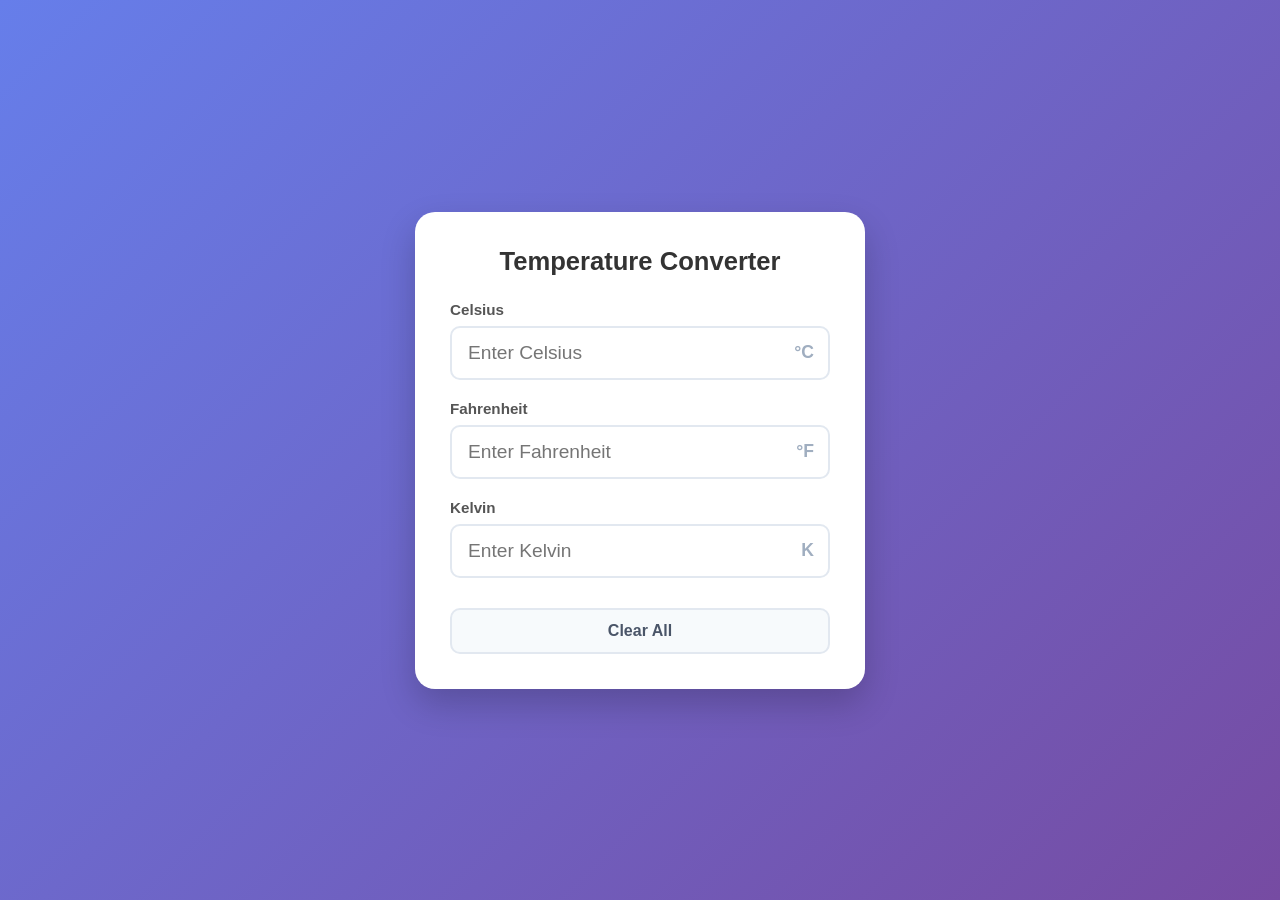
==== index.html @ 4f6079f2 "Add files via upload" ====
<!DOCTYPE html>
<html lang="en">

<head>
    <meta charset="UTF-8">
    <meta name="viewport" content="width=device-width, initial-scale=1.0">
    <title>Three-Way Temperature Converter</title>
    <link rel="stylesheet" href="style.css">
</head>

<body>

    <div class="converter-card">
        <h2>Temperature Converter</h2>

        <!-- Celsius Input -->
        <div class="input-group">
            <label for="celsius">Celsius</label>
            <div class="input-wrapper">
                <input type="number" id="celsius" placeholder="Enter Celsius" step="any">
                <span class="unit-badge">°C</span>
            </div>
        </div>

        <!-- Fahrenheit Input -->
        <div class="input-group">
            <label for="fahrenheit">Fahrenheit</label>
            <div class="input-wrapper">
                <input type="number" id="fahrenheit" placeholder="Enter Fahrenheit" step="any">
                <span class="unit-badge">°F</span>
            </div>
        </div>

        <!-- Kelvin Input -->
        <div class="input-group">
            <label for="kelvin">Kelvin</label>
            <div class="input-wrapper">
                <input type="number" id="kelvin" placeholder="Enter Kelvin" step="any">
                <span class="unit-badge">K</span>
            </div>
        </div>

        <button class="btn-clear" id="clearBtn">Clear All</button>
    </div>

    <script src="index.js"></script>

</body>

</html>
---- style.css ----
* {
    margin: 0;
    padding: 0;
    box-sizing: border-box;
    font-family: 'Segoe UI', Tahoma, Geneva, Verdana, sans-serif;
}

body {
    min-height: 100vh;
    background: linear-gradient(135deg, #667eea 0%, #764ba2 100%);
    display: flex;
    justify-content: center;
    align-items: center;
    padding: 20px;
}

.converter-card {
    background: #ffffff;
    padding: 35px;
    border-radius: 20px;
    box-shadow: 0 15px 35px rgba(0, 0, 0, 0.2);
    width: 100%;
    max-width: 450px;
}

h2 {
    color: #333333;
    margin-bottom: 25px;
    font-size: 1.6rem;
    text-align: center;
}

.input-group {
    margin-bottom: 20px;
    position: relative;
}

label {
    display: block;
    margin-bottom: 8px;
    color: #555555;
    font-weight: 600;
    font-size: 0.95rem;
}

.input-wrapper {
    position: relative;
    display: flex;
    align-items: center;
}

input[type="number"] {
    width: 100%;
    padding: 14px 50px 14px 16px;
    border: 2px solid #e2e8f0;
    border-radius: 10px;
    font-size: 1.2rem;
    color: #333333;
    transition: all 0.3s ease;
    outline: none;
}

input[type="number"]:focus {
    border-color: #667eea;
    box-shadow: 0 0 0 3px rgba(102, 126, 234, 0.15);
}

.unit-badge {
    position: absolute;
    right: 16px;
    font-weight: bold;
    color: #a0aec0;
    font-size: 1.1rem;
    pointer-events: none;
}

.btn-clear {
    width: 100%;
    padding: 12px;
    background-color: #f7fafc;
    border: 2px solid #e2e8f0;
    border-radius: 10px;
    color: #4a5568;
    font-size: 1rem;
    font-weight: 600;
    cursor: pointer;
    transition: all 0.2s ease;
    margin-top: 10px;
}

.btn-clear:hover {
    background-color: #edf2f7;
    color: #2d3748;
    border-color: #cbd5e0;
}
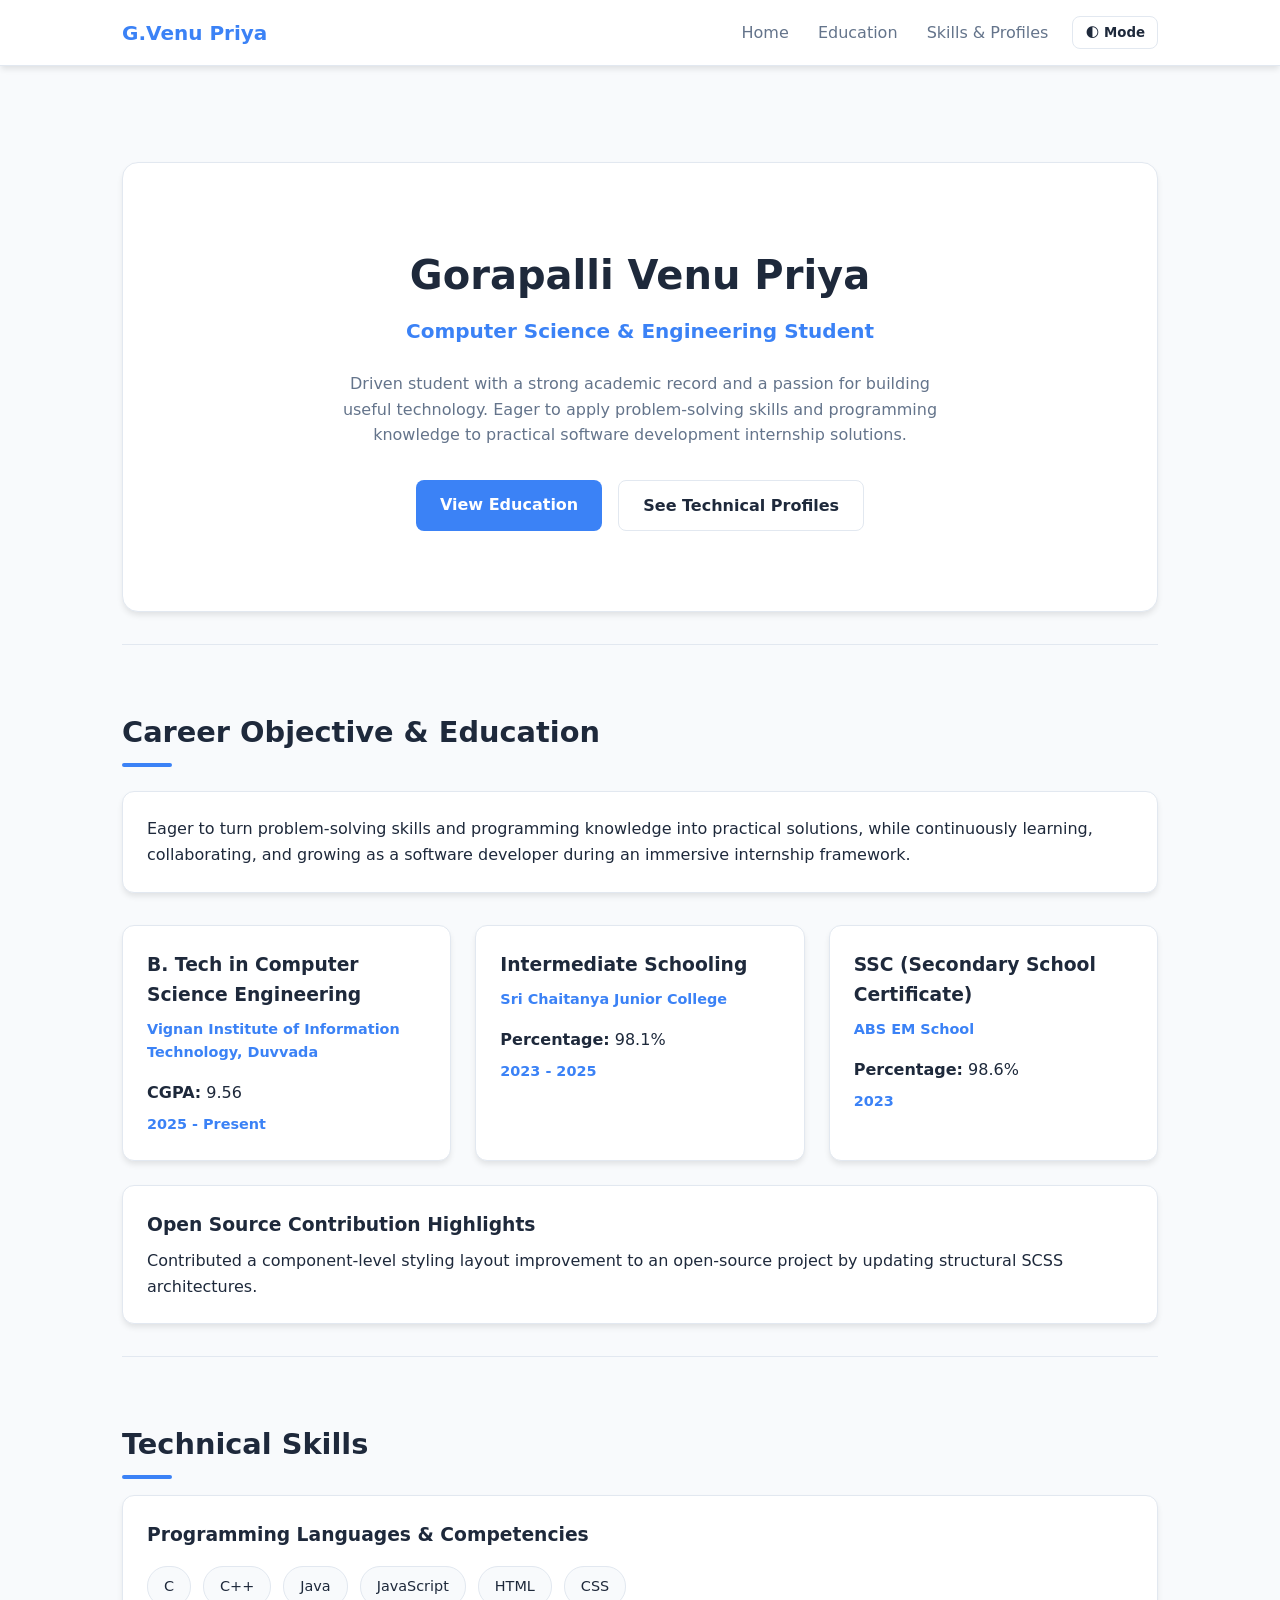
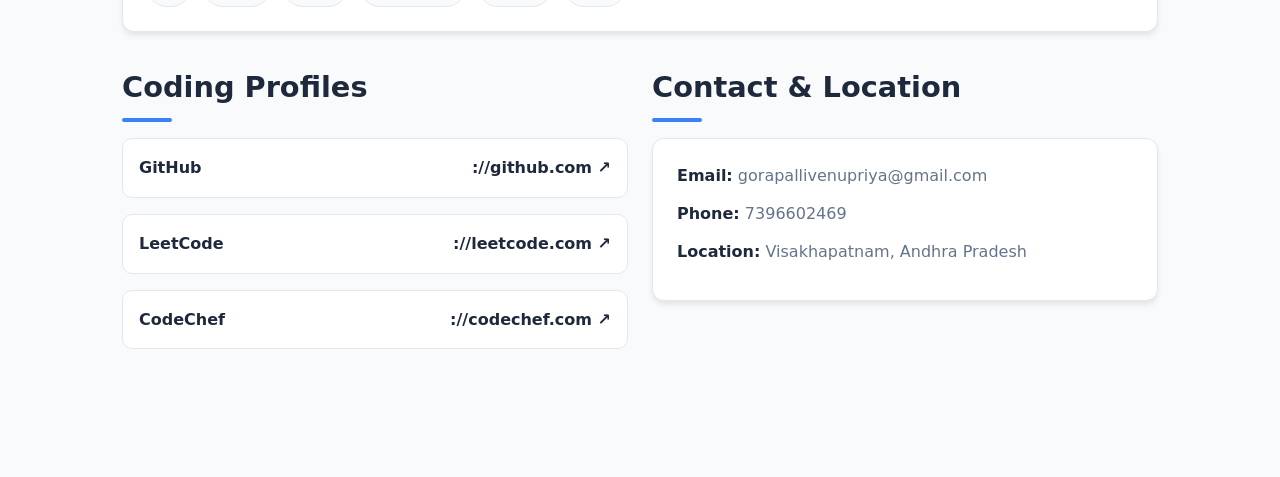
==== commit f0b27b04: "Add files via upload" ====
--- a/index.html
+++ b/index.html
@@ -1,50 +1,122 @@
 <!DOCTYPE html>
 <html lang="en">
-
 <head>
     <meta charset="UTF-8">
     <meta name="viewport" content="width=device-width, initial-scale=1.0">
-    <title>Three-Way Temperature Converter</title>
+    <title>Gorapalli Venu Priya | Portfolio</title>
     <link rel="stylesheet" href="style.css">
 </head>
-
 <body>
 
-    <div class="converter-card">
-        <h2>Temperature Converter</h2>
-
-        <!-- Celsius Input -->
-        <div class="input-group">
-            <label for="celsius">Celsius</label>
-            <div class="input-wrapper">
-                <input type="number" id="celsius" placeholder="Enter Celsius" step="any">
-                <span class="unit-badge">°C</span>
+    <header>
+        <div class="nav-container">
+            <div class="logo">G.Venu Priya</div>
+            <div class="nav-right">
+                <nav>
+                    <a href="#home">Home</a>
+                    <a href="#about">Education</a>
+                    <a href="#skills">Skills & Profiles</a>
+                </nav>
+                <button class="theme-toggle" id="themeToggle">🌓 Mode</button>
             </div>
         </div>
+    </header>
 
-        <!-- Fahrenheit Input -->
-        <div class="input-group">
-            <label for="fahrenheit">Fahrenheit</label>
-            <div class="input-wrapper">
-                <input type="number" id="fahrenheit" placeholder="Enter Fahrenheit" step="any">
-                <span class="unit-badge">°F</span>
+    <main>
+        <!-- Home Section -->
+        <section id="home">
+            <div class="hero-section">
+                <h1 class="hero-title">Gorapalli Venu Priya</h1>
+                <div class="hero-subtitle">Computer Science & Engineering Student</div>
+                <p class="hero-desc">
+                    Driven student with a strong academic record and a passion for building useful technology. Eager to apply problem-solving skills and programming knowledge to practical software development internship solutions.
+                </p>
+                <div class="cta-buttons">
+                    <a href="#about" class="btn btn-primary">View Education</a>
+                    <a href="#skills" class="btn btn-secondary">See Technical Profiles</a>
+                </div>
             </div>
-        </div>
+        </section>
 
-        <!-- Kelvin Input -->
-        <div class="input-group">
-            <label for="kelvin">Kelvin</label>
-            <div class="input-wrapper">
-                <input type="number" id="kelvin" placeholder="Enter Kelvin" step="any">
-                <span class="unit-badge">K</span>
+        <!-- About & Education Section -->
+        <section id="about">
+            <h2>Career Objective & Education</h2>
+            <div class="card" style="margin-bottom: 2rem; margin-top: 1rem;">
+                <p>Eager to turn problem-solving skills and programming knowledge into practical solutions, while continuously learning, collaborating, and growing as a software developer during an immersive internship framework.</p>
             </div>
-        </div>
 
-        <button class="btn-clear" id="clearBtn">Clear All</button>
-    </div>
+            <div class="grid-2">
+                <div class="card">
+                    <h3>B. Tech in Computer Science Engineering</h3>
+                    <div class="meta">Vignan Institute of Information Technology, Duvvada</div>
+                    <p><strong>CGPA:</strong> 9.56</p>
+                    <p class="meta" style="margin-top: 0.5rem; margin-bottom: 0;">2025 - Present</p>
+                </div>
+                <div class="card">
+                    <h3>Intermediate Schooling</h3>
+                    <div class="meta">Sri Chaitanya Junior College</div>
+                    <p><strong>Percentage:</strong> 98.1%</p>
+                    <p class="meta" style="margin-top: 0.5rem; margin-bottom: 0;">2023 - 2025</p>
+                </div>
+                <div class="card">
+                    <h3>SSC (Secondary School Certificate)</h3>
+                    <div class="meta">ABS EM School</div>
+                    <p><strong>Percentage:</strong> 98.6%</p>
+                    <p class="meta" style="margin-top: 0.5rem; margin-bottom: 0;">2023</p>
+                </div>
+            </div>
 
-    <script src="index.js"></script>
+            <div class="card" style="margin-top: 1.5rem;">
+                <h3>Open Source Contribution Highlights</h3>
+            <p>Contributed a component-level styling layout improvement to an open-source project by updating structural SCSS architectures.</p>
+            </div>
+        </section>
 
+        <!-- The complete final Skills Section follows immediately right after -->
+        <section id="skills">
+            <h2 style="margin-bottom: 1rem;">Technical Skills</h2>
+            <div class="card" style="margin-bottom: 2rem;">
+                <h3>Programming Languages & Competencies</h3>
+                <div class="skills-container">
+                    <span class="skill-tag">C</span>
+                    <span class="skill-tag">C++</span>
+                    <span class="skill-tag">Java</span>
+                    <span class="skill-tag">JavaScript</span>
+                    <span class="skill-tag">HTML</span>
+                    <span class="skill-tag">CSS</span>
+                </div>
+            </div>
+
+            <div class="grid-2">
+                <div>
+                    <h2 style="margin-bottom: 1rem;">Coding Profiles</h2>
+                    <a href="https://github.com/venu-priya" target="_blank" class="profile-link">
+                        <span>GitHub</span>
+                        <span>://github.com ↗</span>
+                    </a>
+                    <a href="https://leetcode.com/venu-priya" target="_blank" class="profile-link">
+                        <span>LeetCode</span>
+                        <span>://leetcode.com ↗</span>
+                    </a>
+                    <a href="https://codechef.com/venu-priya" target="_blank" class="profile-link">
+                        <span>CodeChef</span>
+                        <span>://codechef.com ↗</span>
+                    </a>
+                </div>
+
+                <div>
+                    <h2 style="margin-bottom: 1rem;">Contact & Location</h2>
+                    <div class="card">
+                        <ul class="contact-list">
+                            <li><strong>Email:</strong> gorapallivenupriya@gmail.com</li>
+                            <li><strong>Phone:</strong> 7396602469</li>
+                            <li><strong>Location:</strong> Visakhapatnam, Andhra Pradesh</li>
+                        </ul>
+                    </div>
+                </div>
+            </div>
+        </section>
+    </main>
+ <script scr="script.js"></script>
 </body>
-
-</html>+</html>
--- a/style.css
+++ b/style.css
@@ -1,95 +1,271 @@
-* {
-    margin: 0;
-    padding: 0;
-    box-sizing: border-box;
-    font-family: 'Segoe UI', Tahoma, Geneva, Verdana, sans-serif;
-}
-
-body {
-    min-height: 100vh;
-    background: linear-gradient(135deg, #667eea 0%, #764ba2 100%);
-    display: flex;
-    justify-content: center;
-    align-items: center;
-    padding: 20px;
-}
-
-.converter-card {
-    background: #ffffff;
-    padding: 35px;
-    border-radius: 20px;
-    box-shadow: 0 15px 35px rgba(0, 0, 0, 0.2);
-    width: 100%;
-    max-width: 450px;
-}
-
-h2 {
-    color: #333333;
-    margin-bottom: 25px;
-    font-size: 1.6rem;
-    text-align: center;
-}
-
-.input-group {
-    margin-bottom: 20px;
-    position: relative;
-}
-
-label {
-    display: block;
-    margin-bottom: 8px;
-    color: #555555;
-    font-weight: 600;
-    font-size: 0.95rem;
-}
-
-.input-wrapper {
-    position: relative;
-    display: flex;
-    align-items: center;
-}
-
-input[type="number"] {
-    width: 100%;
-    padding: 14px 50px 14px 16px;
-    border: 2px solid #e2e8f0;
-    border-radius: 10px;
-    font-size: 1.2rem;
-    color: #333333;
-    transition: all 0.3s ease;
-    outline: none;
-}
-
-input[type="number"]:focus {
-    border-color: #667eea;
-    box-shadow: 0 0 0 3px rgba(102, 126, 234, 0.15);
-}
-
-.unit-badge {
-    position: absolute;
-    right: 16px;
-    font-weight: bold;
-    color: #a0aec0;
-    font-size: 1.1rem;
-    pointer-events: none;
-}
-
-.btn-clear {
-    width: 100%;
-    padding: 12px;
-    background-color: #f7fafc;
-    border: 2px solid #e2e8f0;
-    border-radius: 10px;
-    color: #4a5568;
-    font-size: 1rem;
-    font-weight: 600;
-    cursor: pointer;
-    transition: all 0.2s ease;
-    margin-top: 10px;
-}
-
-.btn-clear:hover {
-    background-color: #edf2f7;
-    color: #2d3748;
-    border-color: #cbd5e0;
-}+:root {
+            --bg-primary: #f8fafc;
+            --bg-surface: #ffffff;
+            --text-primary: #1e293b;
+            --text-secondary: #64748b;
+            --primary: #3b82f6;
+            --primary-hover: #2563eb;
+            --border: #e2e8f0;
+            --shadow: 0 4px 6px -1px rgba(0, 0, 0, 0.1);
+        }
+
+        [data-theme="dark"] {
+            --bg-primary: #0f172a;
+            --bg-surface: #1e293b;
+            --text-primary: #f8fafc;
+            --text-secondary: #94a3b8;
+            --primary: #3b82f6;
+            --primary-hover: #60a5fa;
+            --border: #334155;
+            --shadow: 0 4px 6px -1px rgba(0, 0, 0, 0.5);
+        }
+
+        html {
+            scroll-behavior: smooth;
+        }
+
+        * {
+            margin: 0;
+            padding: 0;
+            box-sizing: border-box;
+            font-family: 'Segoe UI', system-ui, sans-serif;
+            transition: background-color 0.3s, border-color 0.3s, color 0.3s;
+        }
+
+        body {
+            background-color: var(--bg-primary);
+            color: var(--text-primary);
+            line-height: 1.6;
+            padding-bottom: 5rem;
+        }
+
+        header {
+            position: sticky;
+            top: 0;
+            background-color: var(--bg-surface);
+            border-bottom: 1px solid var(--border);
+            z-index: 100;
+            box-shadow: var(--shadow);
+        }
+
+        .nav-container {
+            max-width: 1100px;
+            margin: 0 auto;
+            display: flex;
+            justify-content: space-between;
+            align-items: center;
+            padding: 1rem 2rem;
+        }
+
+        .logo {
+            font-weight: 700;
+            font-size: 1.25rem;
+            color: var(--primary);
+        }
+
+        .nav-right {
+            display: flex;
+            align-items: center;
+            gap: 1.5rem;
+        }
+
+        nav a {
+            text-decoration: none;
+            color: var(--text-secondary);
+            font-weight: 500;
+            margin-left: 1.5rem;
+        }
+
+        nav a:hover {
+            color: var(--primary);
+        }
+
+        .theme-toggle {
+            background: none;
+            border: 1px solid var(--border);
+            padding: 0.5rem 0.75rem;
+            border-radius: 8px;
+            cursor: pointer;
+            color: var(--text-primary);
+            font-weight: 600;
+        }
+
+        main {
+            max-width: 1100px;
+            margin: 0 auto;
+            padding: 0 2rem;
+        }
+
+        section {
+            padding: 4rem 0 2rem 0;
+            border-bottom: 1px solid var(--border);
+        }
+
+        section:last-of-type {
+            border-bottom: none;
+        }
+
+        .hero-section {
+            text-align: center;
+            padding: 5rem 1rem;
+            background: var(--bg-surface);
+            border-radius: 16px;
+            box-shadow: var(--shadow);
+            border: 1px solid var(--border);
+            margin-top: 2rem;
+        }
+
+        .hero-title {
+            font-size: 2.5rem;
+            margin-bottom: 0.5rem;
+            color: var(--text-primary);
+        }
+
+        .hero-subtitle {
+            font-size: 1.25rem;
+            color: var(--primary);
+            font-weight: 600;
+            margin-bottom: 1.5rem;
+        }
+
+        .hero-desc {
+            max-width: 600px;
+            margin: 0 auto 2rem;
+            color: var(--text-secondary);
+        }
+
+        .cta-buttons {
+            display: flex;
+            justify-content: center;
+            gap: 1rem;
+        }
+
+        .btn {
+            padding: 0.75rem 1.5rem;
+            border-radius: 8px;
+            text-decoration: none;
+            font-weight: 600;
+            cursor: pointer;
+            display: inline-block;
+        }
+
+        .btn-primary {
+            background-color: var(--primary);
+            color: white;
+            border: none;
+        }
+
+        .btn-primary:hover {
+            background-color: var(--primary-hover);
+        }
+
+        .btn-secondary {
+            background-color: transparent;
+            color: var(--text-primary);
+            border: 1px solid var(--border);
+        }
+
+        .btn-secondary:hover {
+            background-color: var(--bg-primary);
+        }
+
+        h2 {
+            margin-bottom: 1.5rem;
+            font-size: 1.8rem;
+            position: relative;
+        }
+
+        h2::after {
+            content: '';
+            display: block;
+            width: 50px;
+            height: 4px;
+            background-color: var(--primary);
+            margin-top: 0.5rem;
+            border-radius: 2px;
+        }
+
+        .grid-2 {
+            display: grid;
+            grid-template-columns: repeat(auto-fit, minmax(300px, 1fr));
+            gap: 1.5rem;
+            margin-top: 1rem;
+        }
+
+        .card {
+            background-color: var(--bg-surface);
+            border: 1px solid var(--border);
+            border-radius: 12px;
+            padding: 1.5rem;
+            box-shadow: var(--shadow);
+        }
+
+        .card h3 {
+            margin-bottom: 0.5rem;
+            color: var(--text-primary);
+        }
+
+        .card .meta {
+            color: var(--primary);
+            font-weight: 600;
+            font-size: 0.9rem;
+            margin-bottom: 1rem;
+        }
+
+        .skills-container {
+            display: flex;
+            flex-wrap: wrap;
+            gap: 0.75rem;
+            margin-top: 1rem;
+        }
+
+        .skill-tag {
+            background-color: var(--bg-primary);
+            border: 1px solid var(--border);
+            padding: 0.5rem 1rem;
+            border-radius: 20px;
+            font-size: 0.9rem;
+            font-weight: 500;
+        }
+
+        .profile-link {
+            display: flex;
+            justify-content: space-between;
+            align-items: center;
+            text-decoration: none;
+            color: var(--text-primary);
+            background: var(--bg-surface);
+            border: 1px solid var(--border);
+            padding: 1rem;
+            border-radius: 10px;
+            margin-bottom: 1rem;
+            font-weight: 600;
+        }
+
+        .profile-link:hover {
+            border-color: var(--primary);
+            background-color: var(--bg-primary);
+        }
+
+        .contact-list {
+            list-style: none;
+        }
+
+        .contact-list li {
+            margin-bottom: 0.75rem;
+            color: var(--text-secondary);
+        }
+
+        .contact-list strong {
+            color: var(--text-primary);
+        }
+
+        @media (max-width: 600px) {
+            .nav-container {
+                flex-direction: column;
+                gap: 1rem;
+            }
+            nav a {
+                margin: 0 0.75rem;
+            }
+        }
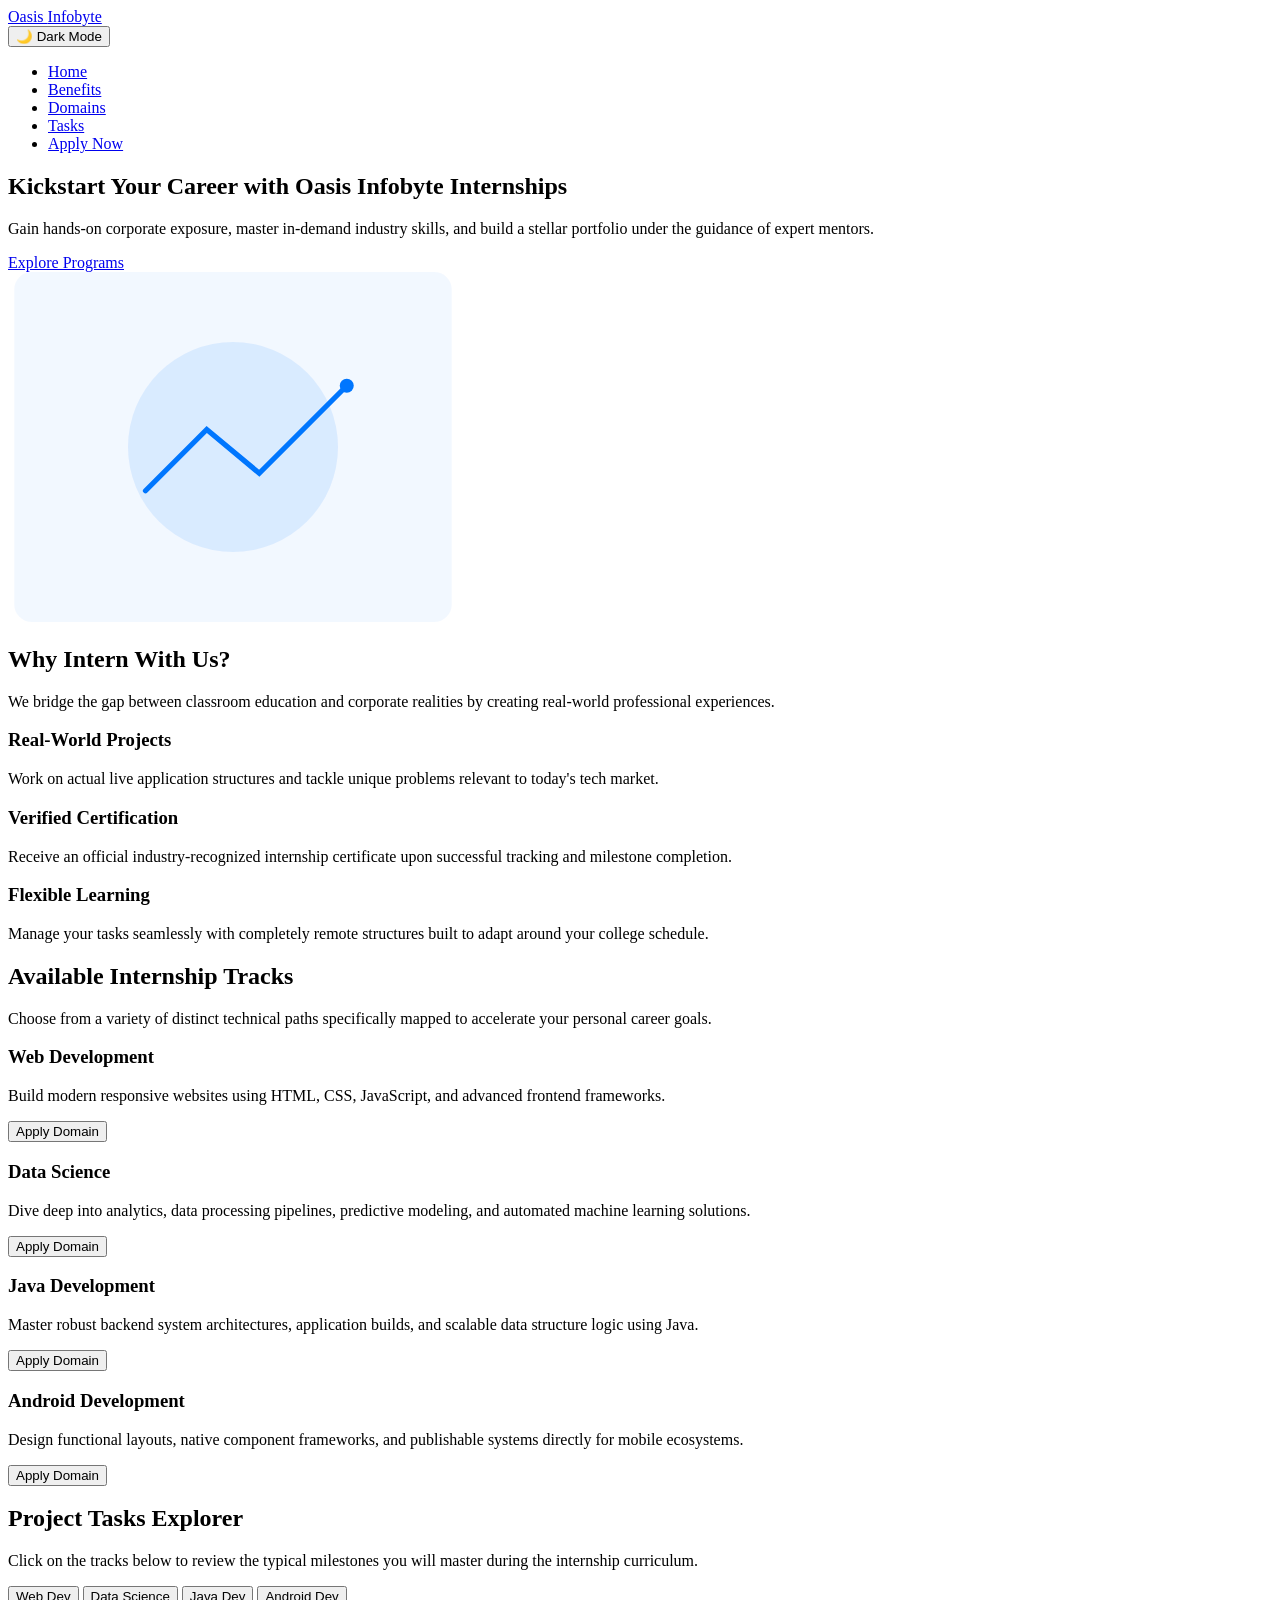
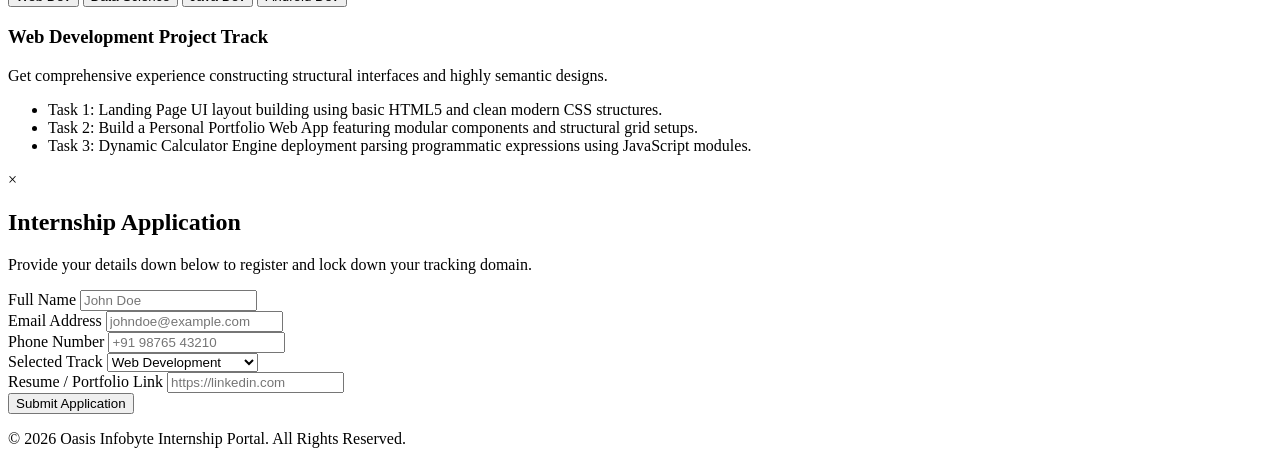
==== commit e128a6e9: "Add files via upload" ====
--- a/index.html
+++ b/index.html
@@ -3,120 +3,175 @@
 <head>
     <meta charset="UTF-8">
     <meta name="viewport" content="width=device-width, initial-scale=1.0">
-    <title>Gorapalli Venu Priya | Portfolio</title>
+    <title>Oasis Infobyte Internship Portal</title>
+    <!-- Link to External CSS -->
     <link rel="stylesheet" href="style.css">
 </head>
 <body>
 
-    <header>
-        <div class="nav-container">
-            <div class="logo">G.Venu Priya</div>
-            <div class="nav-right">
-                <nav>
-                    <a href="#home">Home</a>
-                    <a href="#about">Education</a>
-                    <a href="#skills">Skills & Profiles</a>
-                </nav>
-                <button class="theme-toggle" id="themeToggle">🌓 Mode</button>
+    <!-- Navigation Header -->
+    <nav class="navbar">
+        <a href="#" class="logo">Oasis <span>Infobyte</span></a>
+        <div class="nav-right">
+            <button class="theme-toggle" id="themeToggle">
+                🌙 <span>Dark Mode</span>
+            </button>
+            <ul class="nav-links" id="navLinks">
+                <li><a href="#home" class="nav-item">Home</a></li>
+                <li><a href="#about" class="nav-item">Benefits</a></li>
+                <li><a href="#domains" class="nav-item">Domains</a></li>
+                <li><a href="#tasks" class="nav-item">Tasks</a></li>
+                <li><a href="#domains" class="cta-btn nav-item">Apply Now</a></li>
+            </ul>
+            <div class="burger" id="burgerMenu">
+                <div></div>
+                <div></div>
+                <div></div>
             </div>
         </div>
-    </header>
+    </nav>
 
-    <main>
-        <!-- Home Section -->
-        <section id="home">
-            <div class="hero-section">
-                <h1 class="hero-title">Gorapalli Venu Priya</h1>
-                <div class="hero-subtitle">Computer Science & Engineering Student</div>
-                <p class="hero-desc">
-                    Driven student with a strong academic record and a passion for building useful technology. Eager to apply problem-solving skills and programming knowledge to practical software development internship solutions.
-                </p>
-                <div class="cta-buttons">
-                    <a href="#about" class="btn btn-primary">View Education</a>
-                    <a href="#skills" class="btn btn-secondary">See Technical Profiles</a>
-                </div>
+    <!-- Hero Section -->
+    <section class="hero" id="home">
+        <div class="hero-content">
+            <h1>Kickstart Your Career with <span>Oasis Infobyte</span> Internships</h1>
+            <p>Gain hands-on corporate exposure, master in-demand industry skills, and build a stellar portfolio under the guidance of expert mentors.</p>
+            <a href="#domains" class="cta-btn text-decoration-none">Explore Programs</a>
+        </div>
+        <div class="hero-image">
+            <svg width="450" height="350" viewBox="0 0 500 400" fill="none" xmlns="http://w3.org">
+                <rect width="500" height="400" rx="20" fill="#0076fe" fill-opacity="0.05"/>
+                <circle cx="250" cy="200" r="120" fill="#0076fe" fill-opacity="0.1"/>
+                <path d="M150 250 L220 180 L280 230 L380 130" stroke="#0076fe" stroke-width="6" stroke-linecap="round"/>
+                <circle cx="380" cy="130" r="8" fill="#0076fe"/>
+            </svg>
+        </div>
+    </section>
+
+    <!-- Benefits Section -->
+    <section class="section" id="about">
+        <h2 class="section-title">Why Intern With Us?</h2>
+        <p class="section-subtitle">We bridge the gap between classroom education and corporate realities by creating real-world professional experiences.</p>
+        
+        <div class="about-grid">
+            <div class="about-card">
+                <h3>Real-World Projects</h3>
+                <p>Work on actual live application structures and tackle unique problems relevant to today's tech market.</p>
             </div>
-        </section>
+            <div class="about-card">
+                <h3>Verified Certification</h3>
+                <p>Receive an official industry-recognized internship certificate upon successful tracking and milestone completion.</p>
+            </div>
+            <div class="about-card">
+                <h3>Flexible Learning</h3>
+                <p>Manage your tasks seamlessly with completely remote structures built to adapt around your college schedule.</p>
+            </div>
+        </div>
+    </section>
 
-        <!-- About & Education Section -->
-        <section id="about">
-            <h2>Career Objective & Education</h2>
-            <div class="card" style="margin-bottom: 2rem; margin-top: 1rem;">
-                <p>Eager to turn problem-solving skills and programming knowledge into practical solutions, while continuously learning, collaborating, and growing as a software developer during an immersive internship framework.</p>
+    <!-- Internship Domains Section -->
+    <section class="section domains" id="domains">
+        <h2 class="section-title">Available Internship Tracks</h2>
+        <p class="section-subtitle">Choose from a variety of distinct technical paths specifically mapped to accelerate your personal career goals.</p>
+        
+        <div class="domain-grid">
+            <div class="domain-card">
+                <h3>Web Development</h3>
+                <p>Build modern responsive websites using HTML, CSS, JavaScript, and advanced frontend frameworks.</p>
+                <button class="apply-now-btn" data-domain="Web Development">Apply Domain</button>
             </div>
+            <div class="domain-card">
+                <h3>Data Science</h3>
+                <p>Dive deep into analytics, data processing pipelines, predictive modeling, and automated machine learning solutions.</p>
+                <button class="apply-now-btn" data-domain="Data Science">Apply Domain</button>
+            </div>
+            <div class="domain-card">
+                <h3>Java Development</h3>
+                <p>Master robust backend system architectures, application builds, and scalable data structure logic using Java.</p>
+                <button class="apply-now-btn" data-domain="Java Development">Apply Domain</button>
+            </div>
+            <div class="domain-card">
+                <h3>Android Development</h3>
+                <p>Design functional layouts, native component frameworks, and publishable systems directly for mobile ecosystems.</p>
+                <button class="apply-now-btn" data-domain="Android Development">Apply Domain</button>
+            </div>
+        </div>
+    </section>
 
-            <div class="grid-2">
-                <div class="card">
-                    <h3>B. Tech in Computer Science Engineering</h3>
-                    <div class="meta">Vignan Institute of Information Technology, Duvvada</div>
-                    <p><strong>CGPA:</strong> 9.56</p>
-                    <p class="meta" style="margin-top: 0.5rem; margin-bottom: 0;">2025 - Present</p>
-                </div>
-                <div class="card">
-                    <h3>Intermediate Schooling</h3>
-                    <div class="meta">Sri Chaitanya Junior College</div>
-                    <p><strong>Percentage:</strong> 98.1%</p>
-                    <p class="meta" style="margin-top: 0.5rem; margin-bottom: 0;">2023 - 2025</p>
-                </div>
-                <div class="card">
-                    <h3>SSC (Secondary School Certificate)</h3>
-                    <div class="meta">ABS EM School</div>
-                    <p><strong>Percentage:</strong> 98.6%</p>
-                    <p class="meta" style="margin-top: 0.5rem; margin-bottom: 0;">2023</p>
-                </div>
-            </div>
+    <!-- Project Tasks Explorer Section -->
+    <section class="section tasks-section" id="tasks">
+        <h2 class="section-title">Project Tasks Explorer</h2>
+        <p class="section-subtitle">Click on the tracks below to review the typical milestones you will master during the internship curriculum.</p>
+        
+        <div class="task-tabs">
+            <button class="tab-btn active" data-track="Web Development">Web Dev</button>
+            <button class="tab-btn" data-track="Data Science">Data Science</button>
+            <button class="tab-btn" data-track="Java Development">Java Dev</button>
+            <button class="tab-btn" data-track="Android Development">Android Dev</button>
+        </div>
 
-            <div class="card" style="margin-top: 1.5rem;">
-                <h3>Open Source Contribution Highlights</h3>
-            <p>Contributed a component-level styling layout improvement to an open-source project by updating structural SCSS architectures.</p>
-            </div>
-        </section>
+        <div class="task-display-card" id="taskContentBox">
+            <h3 id="taskTrackTitle">Web Development Project Track</h3>
+            <p id="taskTrackDesc">Get comprehensive experience constructing structural interfaces and highly semantic designs.</p>
+            <ul class="task-list" id="taskListItems">
+                <li>Task 1: Landing Page UI layout building using basic HTML5 and clean modern CSS structures.</li>
+                <li>Task 2: Build a Personal Portfolio Web App featuring modular components and structural grid setups.</li>
+                <li>Task 3: Dynamic Calculator Engine deployment parsing programmatic expressions using JavaScript modules.</li>
+            </ul>
+        </div>
+    </section>
 
-        <!-- The complete final Skills Section follows immediately right after -->
-        <section id="skills">
-            <h2 style="margin-bottom: 1rem;">Technical Skills</h2>
-            <div class="card" style="margin-bottom: 2rem;">
-                <h3>Programming Languages & Competencies</h3>
-                <div class="skills-container">
-                    <span class="skill-tag">C</span>
-                    <span class="skill-tag">C++</span>
-                    <span class="skill-tag">Java</span>
-                    <span class="skill-tag">JavaScript</span>
-                    <span class="skill-tag">HTML</span>
-                    <span class="skill-tag">CSS</span>
-                </div>
-            </div>
-
-            <div class="grid-2">
-                <div>
-                    <h2 style="margin-bottom: 1rem;">Coding Profiles</h2>
-                    <a href="https://github.com/venu-priya" target="_blank" class="profile-link">
-                        <span>GitHub</span>
-                        <span>://github.com ↗</span>
-                    </a>
-                    <a href="https://leetcode.com/venu-priya" target="_blank" class="profile-link">
-                        <span>LeetCode</span>
-                        <span>://leetcode.com ↗</span>
-                    </a>
-                    <a href="https://codechef.com/venu-priya" target="_blank" class="profile-link">
-                        <span>CodeChef</span>
-                        <span>://codechef.com ↗</span>
-                    </a>
+    <!-- Modal Form Popup -->
+    <div class="modal" id="applicationModal">
+        <div class="modal-content">
+            <span class="close-modal" id="closeModalBtn">&times;</span>
+            <h2>Internship Application</h2>
+            <p>Provide your details down below to register and lock down your tracking domain.</p>
+            
+            <form id="internshipForm">
+                <div class="form-row">
+                    <div class="form-group">
+                        <label for="fullName">Full Name</label>
+                        <input type="text" id="fullName" required placeholder="John Doe">
+                    </div>
+                    <div class="form-group">
+                        <label for="email">Email Address</label>
+                        <input type="email" id="email" required placeholder="johndoe@example.com">
+                    </div>
                 </div>
 
-                <div>
-                    <h2 style="margin-bottom: 1rem;">Contact & Location</h2>
-                    <div class="card">
-                        <ul class="contact-list">
-                            <li><strong>Email:</strong> gorapallivenupriya@gmail.com</li>
-                            <li><strong>Phone:</strong> 7396602469</li>
-                            <li><strong>Location:</strong> Visakhapatnam, Andhra Pradesh</li>
-                        </ul>
+                <div class="form-row">
+                    <div class="form-group">
+                        <label for="phoneNumber">Phone Number</label>
+                        <input type="tel" id="phoneNumber" required placeholder="+91 98765 43210">
+                    </div>
+                    <div class="form-group">
+                        <label for="selectedTrack">Selected Track</label>
+                        <select id="selectedTrack">
+                            <option value="Web Development">Web Development</option>
+                            <option value="Data Science">Data Science</option>
+                            <option value="Java Development">Java Development</option>
+                            <option value="Android Development">Android Development</option>
+                        </select>
                     </div>
                 </div>
-            </div>
-        </section>
-    </main>
- <script scr="script.js"></script>
+
+                <div class="form-group">
+                    <label for="resumeLink">Resume / Portfolio Link</label>
+                    <input type="url" id="resumeLink" required placeholder="https://linkedin.com">
+                </div>
+
+                <button type="submit" class="submit-btn">Submit Application</button>
+            </form>
+        </div>
+    </div>
+
+    <!-- Footer -->
+    <footer>
+        <p>&copy; 2026 Oasis Infobyte Internship Portal. All Rights Reserved.</p>
+    </footer>
+
+    <!-- Link to External JavaScript -->
+    <script src="script.js"></script>
 </body>
 </html>
